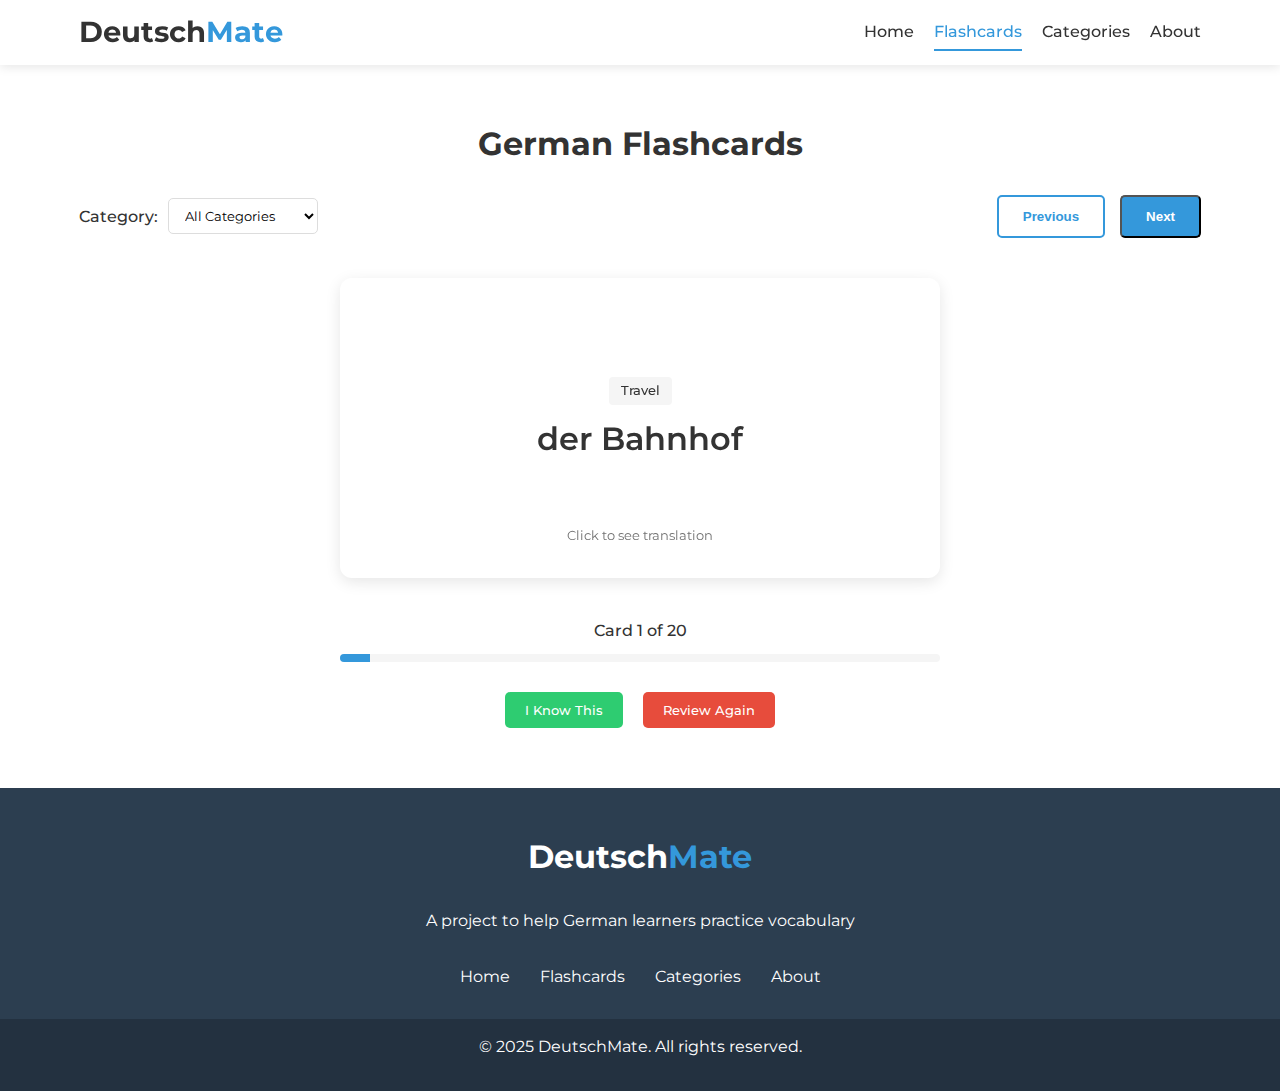
==== html/flashcards.html @ 8bf376f5 "Firstcommit" ====
<!DOCTYPE html>
<html lang="en">
<head>
    <meta charset="UTF-8">
    <meta name="viewport" content="width=device-width, initial-scale=1.0">
    <title>Flashcards | DeutschMate</title>
    <link rel="stylesheet" href="/styles.css/styles.css">
    <link rel="stylesheet" href="/styles.css/flashcards.css">
    <link rel="preconnect" href="https://fonts.googleapis.com">
    <link rel="preconnect" href="https://fonts.gstatic.com" crossorigin>
    <link href="https://fonts.googleapis.com/css2?family=Montserrat:wght@400;500;600;700&display=swap" rel="stylesheet">
</head>
<body>
    <header>
        <div class="container">
            <div class="logo">
                <h1>Deutsch<span>Mate</span></h1>
            </div>
            <nav>
                <ul>
                    <li><a href="index.html">Home</a></li>
                    <li><a href="flashcards.html" class="active">Flashcards</a></li>
                    <li><a href="categories.html">Categories</a></li>
                    <li><a href="about.html">About</a></li>
                </ul>
            </nav>
        </div>
    </header>

    <section class="flashcards-section">
        <div class="container">
            <h2>German Flashcards</h2>
            
            <div class="flashcard-controls">
                <div class="category-filter">
                    <label for="category">Category:</label>
                    <select id="category">
                        <option value="all">All Categories</option>
                        <option value="travel">Travel</option>
                        <option value="food">Food & Dining</option>
                        <option value="daily">Daily Routines</option>
                        <option value="health">Health</option>
                    </select>
                </div>
                <div class="flashcard-actions">
                    <button id="prevCard" class="btn secondary">Previous</button>
                    <button id="nextCard" class="btn primary">Next</button>
                </div>
            </div>
            
            <div class="flashcard-container">
                <div class="flashcard">
                    <div class="flashcard-inner">
                        <div class="flashcard-front">
                            <div class="card-content">
                                <span class="card-tag">Travel</span>
                                <h3 class="german-word">der Bahnhof</h3>
                                <p class="note">Click to see translation</p>
                            </div>
                        </div>
                        <div class="flashcard-back">
                            <div class="card-content">
                                <span class="card-tag">Travel</span>
                                <h3 class="english-word">train station</h3>
                                <p class="example">Ich gehe zum Bahnhof. (I am going to the train station.)</p>
                            </div>
                        </div>
                    </div>
                </div>
            </div>
            
            <div class="flashcard-progress">
                <div class="progress-text">Card <span id="currentCardNum">1</span> of <span id="totalCards">20</span></div>
                <div class="progress-bar">
                    <div class="progress-fill" style="width: 5%;"></div>
                </div>
            </div>
            
            <div class="flashcard-feedback">
                <button id="markKnown" class="feedback-btn known">I Know This</button>
                <button id="markReview" class="feedback-btn review">Review Again</button>
            </div>
        </div>
    </section>

    <footer>
        <div class="container">
            <div class="footer-content">
                <div class="logo">
                    <h2>Deutsch<span>Mate</span></h2>
                </div>
                <p>A project to help German learners practice vocabulary</p>
            </div>
            <div class="footer-links">
                <ul>
                    <li><a href="index.html">Home</a></li>
                    <li><a href="flashcards.html">Flashcards</a></li>
                    <li><a href="categories.html">Categories</a></li>
                    <li><a href="about.html">About</a></li>
                </ul>
            </div>
        </div>
        <div class="copyright">
            <div class="container">
                <p>&copy; 2025 DeutschMate. All rights reserved.</p>
            </div>
        </div>
    </footer>

    <script src="js/script.js"></script>
    <script src="js/flashcards.js"></script>
</body>
</html>
---- styles.css/styles.css ----
/* Base styles */
:root {
    --primary-color: #3498db;
    --secondary-color: #2c3e50;
    --accent-color: #e74c3c;
    --gray-light: #f5f5f5;
    --gray-medium: #ddd;
    --gray-dark: #333;
    --black: #000000;
    --red: #DD0000;
    --gold: #FFCE00;
    --shadow: 0 2px 10px rgba(0, 0, 0, 0.1);
    --transition: all 0.3s ease;
}

* {
    margin: 0;
    padding: 0;
    box-sizing: border-box;
}

body {
    font-family: 'Montserrat', sans-serif;
    line-height: 1.6;
    color: var(--gray-dark);
    background-color: #fff;
}

.container {
    width: 90%;
    max-width: 1200px;
    margin: 0 auto;
    padding: 0 15px;
}

/* Typography */
h1, h2, h3, h4 {
    margin-bottom: 1rem;
    line-height: 1.2;
}

h1 {
    font-size: 2.5rem;
}

h2 {
    font-size: 2rem;
    text-align: center;
    margin-bottom: 2rem;
}

h3 {
    font-size: 1.5rem;
}

p {
    margin-bottom: 1rem;
}

a {
    text-decoration: none;
    color: var(--primary-color);
    transition: var(--transition);
}

a:hover {
    color: var(--accent-color);
}

/* Buttons */
.btn {
    display: inline-block;
    padding: 12px 24px;
    border-radius: 5px;
    font-weight: 600;
    cursor: pointer;
    transition: var(--transition);
    text-align: center;
}

.btn.primary {
    background-color: var(--primary-color);
    color: white;
}

.btn.primary:hover {
    background-color: #2980b9;
    transform: translateY(-2px);
    box-shadow: var(--shadow);
}

.btn.secondary {
    background-color: white;
    color: var(--primary-color);
    border: 2px solid var(--primary-color);
}

.btn.secondary:hover {
    background-color: var(--primary-color);
    color: white;
    transform: translateY(-2px);
    box-shadow: var(--shadow);
}

/* Header */
header {
    background-color: white;
    box-shadow: var(--shadow);
    position: sticky;
    top: 0;
    z-index: 100;
}

header .container {
    display: flex;
    justify-content: space-between;
    align-items: center;
    padding: 15px;
}

.logo h1 {
    margin: 0;
    font-size: 1.8rem;
}

.logo span {
    color: var(--primary-color);
}

nav ul {
    display: flex;
    list-style: none;
}

nav ul li {
    margin-left: 20px;
}

nav ul li a {
    color: var(--gray-dark);
    font-weight: 500;
    padding: 5px 0;
    position: relative;
}

nav ul li a:hover,
nav ul li a.active {
    color: var(--primary-color);
}

nav ul li a.active:after {
    content: '';
    position: absolute;
    bottom: -5px;
    left: 0;
    width: 100%;
    height: 2px;
    background-color: var(--primary-color);
}

/* Hero Section */
.hero {
    padding: 80px 0;
    background-color: var(--gray-light);
}

.hero .container {
    display: flex;
    justify-content: space-between;
    align-items: center;
}

.hero-content {
    flex: 1;
}

.hero-content h2 {
    font-size: 3rem;
    margin-bottom: 1.5rem;
    text-align: left;
}

.hero-content p {
    font-size: 1.2rem;
    margin-bottom: 2rem;
}

.cta-buttons {
    display: flex;
    gap: 15px;
}

.hero-image {
    flex: 1;
    display: flex;
    justify-content: center;
    align-items: center;
}

.germany-flag-colors {
    width: 100%;
    max-width: 300px;
    display: flex;
    flex-direction: column;
    height: 200px;
    border-radius: 8px;
    overflow: hidden;
    box-shadow: var(--shadow);
}

.flag-black, .flag-red, .flag-gold {
    flex: 1;
}

.flag-black {
    background-color: var(--black);
}

.flag-red {
    background-color: var(--red);
}

.flag-gold {
    background-color: var(--gold);
}

/* Features Section */
.features {
    padding: 80px 0;
}

.feature-grid {
    display: grid;
    grid-template-columns: repeat(auto-fit, minmax(250px, 1fr));
    gap: 30px;
}

.feature-card {
    background-color: white;
    border-radius: 8px;
    padding: 30px;
    box-shadow: var(--shadow);
    text-align: center;
    transition: var(--transition);
}

.feature-card:hover {
    transform: translateY(-5px);
    box-shadow: 0 10px 20px rgba(0, 0, 0, 0.1);
}

.feature-icon {
    font-size: 2.5rem;
    margin-bottom: 15px;
}

/* Getting Started Section */
.getting-started {
    padding: 80px 0;
    background-color: var(--gray-light);
}

.steps {
    display: grid;
    grid-template-columns: repeat(auto-fit, minmax(250px, 1fr));
    gap: 30px;
    margin-bottom: 40px;
}

.step {
    text-align: center;
    padding: 20px;
}

.step-number {
    display: flex;
    justify-content: center;
    align-items: center;
    width: 50px;
    height: 50px;
    background-color: var(--primary-color);
    color: white;
    border-radius: 50%;
    font-size: 1.5rem;
    font-weight: bold;
    margin: 0 auto 20px;
}

.cta-center {
    text-align: center;
    margin-top: 30px;
}

/* Footer */
footer {
    background-color: var(--secondary-color);
    color: white;
    padding: 50px 0 0;
}

.footer-content {
    text-align: center;
    margin-bottom: 30px;
}

.footer-links ul {
    display: flex;
    justify-content: center;
    list-style: none;
    gap: 30px;
    margin-bottom: 30px;
}

.footer-links a {
    color: white;
}

.footer-links a:hover {
    color: var(--primary-color);
}

.copyright {
    background-color: rgba(0, 0, 0, 0.2);
    padding: 15px 0;
    text-align: center;
}

/* Responsive */
@media (max-width: 768px) {
    .hero .container {
        flex-direction: column;
    }
    
    .hero-content {
        margin-bottom: 40px;
        text-align: center;
    }
    
    .hero-content h2 {
        text-align: center;
    }
    
    .cta-buttons {
        justify-content: center;
    }
    
    nav ul {
        gap: 15px;
    }
    
    nav ul li {
        margin-left: 0;
    }
    
    .footer-links ul {
        flex-direction: column;
        align-items: center;
        gap: 15px;
    }
}
/* Mobile Navigation Styles */
.mobile-menu-toggle {
    display: none;
    background: none;
    border: none;
    cursor: pointer;
    padding: 5px;
    z-index: 200;
}

.mobile-menu-toggle span {
    display: block;
    width: 25px;
    height: 3px;
    background-color: var(--gray-dark);
    margin: 5px 0;
    transition: var(--transition);
}

.mobile-menu-toggle.active span:nth-child(1) {
    transform: rotate(45deg) translate(5px, 5px);
}

.mobile-menu-toggle.active span:nth-child(2) {
    opacity: 0;
}

.mobile-menu-toggle.active span:nth-child(3) {
    transform: rotate(-45deg) translate(5px, -5px);
}

/* Notification Styles */
.site-notification {
    position: fixed;
    top: 20px;
    right: 20px;
    max-width: 350px;
    background-color: white;
    border-left: 4px solid var(--primary-color);
    box-shadow: var(--shadow);
    padding: 15px;
    z-index: 1000;
    display: flex;
    align-items: center;
    justify-content: space-between;
    border-radius: 5px;
    animation: slideIn 0.3s ease-out forwards;
}

@keyframes slideIn {
    from {
        transform: translateX(100%);
        opacity: 0;
    }
    to {
        transform: translateX(0);
        opacity: 1;
    }
}

.site-notification.dismissed {
    animation: slideOut 0.3s ease-in forwards;
}

@keyframes slideOut {
    from {
        transform: translateX(0);
        opacity: 1;
    }
    to {
        transform: translateX(100%);
        opacity: 0;
    }
}

.notification-content {
    flex: 1;
}

.notification-content p {
    margin: 0;
}

.notification-close {
    background: none;
    border: none;
    font-size: 20px;
    cursor: pointer;
    color: var(--gray-dark);
    padding: 0 0 0 10px;
}

.notification-close:hover {
    color: var(--accent-color);
}

/* External Link Styles */
a.external .external-icon {
    display: inline-block;
    margin-left: 4px;
    font-size: 0.8em;
    transition: var(--transition);
}

a.external:hover .external-icon {
    transform: translate(2px, -2px);
}

/* Animation for scroll effects */
.animate-on-scroll {
    opacity: 0;
    transform: translateY(20px);
    transition: opacity 0.6s ease, transform 0.6s ease;
}

.animate-on-scroll.visible {
    opacity: 1;
    transform: translateY(0);
}

/* Responsive Navigation */
@media (max-width: 768px) {
    .mobile-menu-toggle {
        display: block;
    }
    
    header nav {
        position: fixed;
        top: 0;
        right: -250px;
        width: 250px;
        height: 100vh;
        background-color: white;
        box-shadow: -2px 0 10px rgba(0, 0, 0, 0.1);
        transition: right 0.3s ease;
        z-index: 100;
        padding-top: 70px;
    }
    
    header nav.active {
        right: 0;
    }
    
    header nav ul {
        flex-direction: column;
        padding: 0 20px;
    }
    
    header nav ul li {
        margin: 10px 0;
    }
    
    header nav ul li a {
        display: block;
        padding: 10px 0;
    }
    
    header nav ul li a.active:after {
        bottom: 5px;
    }
    
    /* Adjust site notification for mobile */
    .site-notification {
        left: 20px;
        right: 20px;
        max-width: none;
    }
}
---- styles.css/flashcards.css ----
/* Flashcards Specific Styles */
.flashcards-section {
    padding: 60px 0;
    min-height: calc(100vh - 300px); /* Ensure enough space for the flashcard */
}

.flashcard-controls {
    display: flex;
    justify-content: space-between;
    align-items: center;
    margin-bottom: 30px;
    flex-wrap: wrap;
    gap: 20px;
}

.category-filter {
    display: flex;
    align-items: center;
    gap: 10px;
}

.category-filter label {
    font-weight: 500;
}

.category-filter select {
    padding: 8px 12px;
    border-radius: 5px;
    border: 1px solid var(--gray-medium);
    font-family: inherit;
    background-color: white;
    min-width: 150px;
}

.flashcard-actions {
    display: flex;
    gap: 15px;
}

/* Flashcard */
.flashcard-container {
    perspective: 1000px;
    height: 300px;
    margin: 40px 0;
}

.flashcard {
    width: 100%;
    max-width: 600px;
    height: 100%;
    margin: 0 auto;
    transition: transform 0.8s;
    transform-style: preserve-3d;
    cursor: pointer;
}

.flashcard-inner {
    position: relative;
    width: 100%;
    height: 100%;
    text-align: center;
    transition: transform 0.8s;
    transform-style: preserve-3d;
}

.flashcard.flipped .flashcard-inner {
    transform: rotateY(180deg);
}

.flashcard-front, .flashcard-back {
    position: absolute;
    width: 100%;
    height: 100%;
    backface-visibility: hidden;
    border-radius: 12px;
    box-shadow: 0 4px 15px rgba(0, 0, 0, 0.1);
    display: flex;
    justify-content: center;
    align-items: center;
    padding: 20px;
}

.flashcard-front {
    background-color: white;
    color: var(--gray-dark);
    z-index: 2;
}

.flashcard-back {
    background-color: var(--primary-color);
    color: white;
    transform: rotateY(180deg);
}

.card-content {
    width: 100%;
}

.card-tag {
    display: inline-block;
    padding: 4px 12px;
    background-color: var(--gray-light);
    color: var(--gray-dark);
    border-radius: 4px;
    font-size: 0.8rem;
    font-weight: 500;
    margin-bottom: 15px;
}

.flashcard-back .card-tag {
    background-color: rgba(255, 255, 255, 0.2);
    color: white;
}

.german-word, .english-word {
    font-size: 2rem;
    margin-bottom: 20px;
    font-weight: 600;
}

.example {
    font-style: italic;
    max-width: 80%;
    margin: 0 auto;
}

.note {
    position: absolute;
    bottom: 15px;
    left: 0;
    right: 0;
    font-size: 0.8rem;
    color: var(--gray-dark);
    opacity: 0.7;
}

/* Progress bar */
.flashcard-progress {
    text-align: center;
    margin: 30px 0;
}

.progress-text {
    margin-bottom: 10px;
    font-weight: 500;
}

.progress-bar {
    width: 100%;
    max-width: 600px;
    height: 8px;
    background-color: var(--gray-light);
    border-radius: 4px;
    margin: 0 auto;
    overflow: hidden;
}

.progress-fill {
    height: 100%;
    background-color: var(--primary-color);
    transition: width 0.3s ease;
}

/* Feedback buttons */
.flashcard-feedback {
    display: flex;
    justify-content: center;
    gap: 20px;
    margin-top: 30px;
}

.feedback-btn {
    padding: 10px 20px;
    border: none;
    border-radius: 5px;
    font-family: inherit;
    font-weight: 500;
    cursor: pointer;
    transition: var(--transition);
}

.feedback-btn:hover {
    transform: translateY(-2px);
}

.feedback-btn.known {
    background-color: #2ecc71;
    color: white;
}

.feedback-btn.review {
    background-color: #e74c3c;
    color: white;
}

/* Responsive */
@media (max-width: 768px) {
    .flashcard-controls {
        flex-direction: column;
        align-items: stretch;
    }
    
    .flashcard-actions {
        justify-content: space-between;
    }
    
    .flashcard-container {
        height: 250px;
    }
    
    .german-word, .english-word {
        font-size: 1.8rem;
    }
    
    .flashcard-feedback {
        flex-direction: column;
        max-width: 300px;
        margin: 30px auto 0;
    }
}
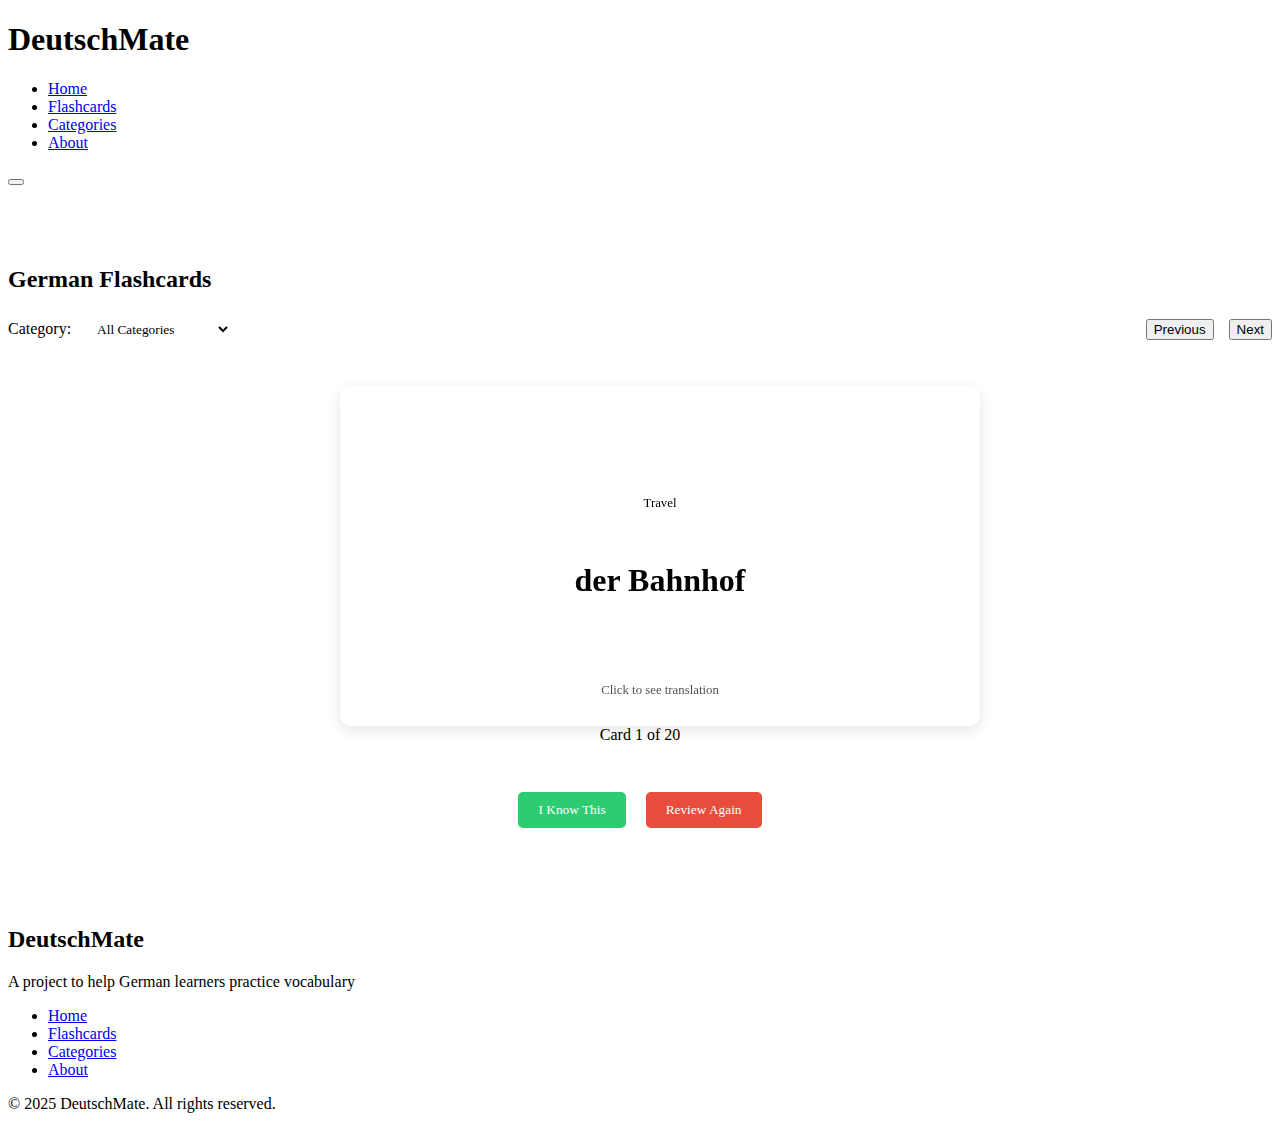
==== commit 11d6c9df: "Patience is MIne" ====
--- a/html/flashcards.html
+++ b/html/flashcards.html
@@ -4,7 +4,7 @@
     <meta charset="UTF-8">
     <meta name="viewport" content="width=device-width, initial-scale=1.0">
     <title>Flashcards | DeutschMate</title>
-    <link rel="stylesheet" href="/styles.css/styles.css">
+    <link rel="stylesheet" href="styles.css/styles.css">
     <link rel="stylesheet" href="/styles.css/flashcards.css">
     <link rel="preconnect" href="https://fonts.googleapis.com">
     <link rel="preconnect" href="https://fonts.gstatic.com" crossorigin>
@@ -24,6 +24,11 @@
                     <li><a href="about.html">About</a></li>
                 </ul>
             </nav>
+            <button class="mobile-menu-btn">
+                <span></span>
+                <span></span>
+                <span></span>
+            </button>
         </div>
     </header>
 
@@ -107,6 +112,7 @@
         </div>
     </footer>
 
+    <!-- Fixed script paths by removing leading slashes -->
     <script src="js/script.js"></script>
     <script src="js/flashcards.js"></script>
 </body>
